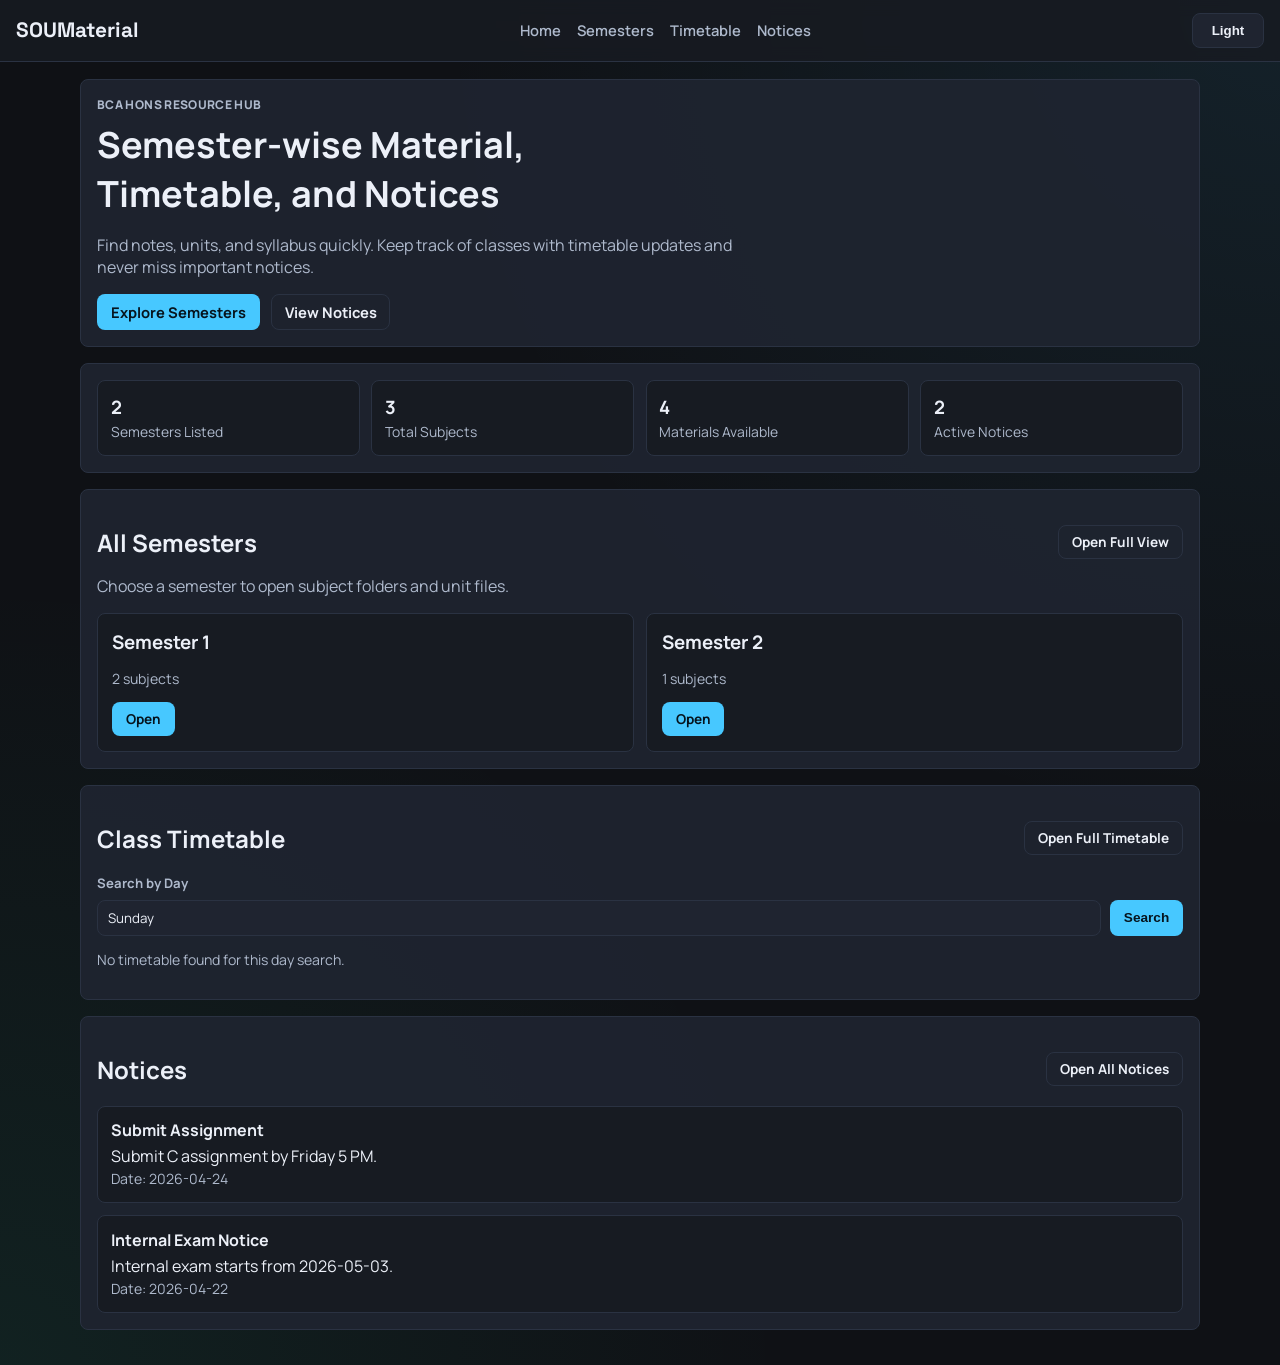
==== index.html @ e5b9c780 "Add files via upload" ====
<!-- index.html -->
<!doctype html>
<html lang="en">
  <head>
    <meta charset="UTF-8" />
    <meta name="viewport" content="width=device-width, initial-scale=1.0" />
    <title>SOUMaterial | BCA Hons</title>
    <link rel="preconnect" href="https://fonts.googleapis.com" />
    <link rel="preconnect" href="https://fonts.gstatic.com" crossorigin />
    <link
      href="https://fonts.googleapis.com/css2?family=Manrope:wght@400;500;600;700;800&family=Space+Grotesk:wght@500;700&display=swap"
      rel="stylesheet"
    />
    <link rel="stylesheet" href="styles.css" />
  </head>
  <body data-theme="dark">
    <header class="topbar">
      <div class="brand-wrap">
        <button id="menuBtn" class="icon-btn" aria-label="Toggle menu">Menu</button>
        <a class="brand" href="#/">SOUMaterial</a>
      </div>
      <nav id="mainNav" class="main-nav">
        <a href="#/">Home</a>
        <a href="#/semesters">Semesters</a>
        <a href="#/timetable">Timetable</a>
        <a href="#/notices">Notices</a>
      </nav>
      <button id="themeToggle" class="theme-btn" aria-label="Switch theme">
        <span id="themeText">Light</span>
      </button>
    </header>

    <main id="app"></main>

    <template id="homeTemplate">
      <section class="hero">
        <p class="eyebrow">BCA Hons Resource Hub</p>
        <h1>Semester-wise Material, Timetable, and Notices</h1>
        <p>
          Find notes, units, and syllabus quickly. Keep track of classes with
          timetable updates and never miss important notices.
        </p>
        <div class="hero-actions">
          <a class="btn" href="#/semesters">Explore Semesters</a>
          <a class="btn ghost" href="#/notices">View Notices</a>
        </div>
      </section>
      <section id="quickStats" class="strip"></section>
      <section>
        <div class="page-head">
          <h2>All Semesters</h2>
          <a class="btn ghost small" href="#/semesters">Open Full View</a>
        </div>
        <p class="sub">Choose a semester to open subject folders and unit files.</p>
        <div id="homeSemesterGrid" class="grid"></div>
      </section>
      <section>
        <div class="page-head">
          <h2>Class Timetable</h2>
          <a class="btn ghost small" href="#/timetable">Open Full Timetable</a>
        </div>
        <div class="search-panel">
          <label for="homeTimetableDaySearch">Search by Day</label>
          <div class="search-row">
            <input id="homeTimetableDaySearch" type="text" placeholder="Type day name (e.g. Monday)" />
            <button id="homeTimetableSearchBtn" class="btn small" type="button">Search</button>
          </div>
        </div>
        <div id="homeTimetableWrap"></div>
      </section>
      <section>
        <div class="page-head">
          <h2>Notices</h2>
          <a class="btn ghost small" href="#/notices">Open All Notices</a>
        </div>
        <div id="homeNoticeList" class="stack"></div>
      </section>
    </template>

    <template id="semestersTemplate">
      <section>
        <h2>All Semesters</h2>
        <p class="sub">Choose a semester to open subjects and materials.</p>
        <div id="semesterGrid" class="grid"></div>
      </section>
    </template>

    <template id="semesterTemplate">
      <section>
        <div class="page-head">
          <h2 id="semesterTitle"></h2>
          <a class="btn ghost small" href="#/semesters">Back to Semesters</a>
        </div>
        <p class="sub">Select a subject to view units and syllabus files.</p>
        <div id="subjectList" class="stack"></div>
      </section>
    </template>

    <template id="subjectTemplate">
      <section>
        <div class="page-head">
          <h2 id="subjectTitle"></h2>
          <a id="backToSemester" class="btn ghost small" href="#/semesters">Back</a>
        </div>
        <div id="materialTableWrap"></div>
      </section>
    </template>

    <template id="timetableTemplate">
      <section>
        <h2>Class Timetable</h2>
        <p class="sub">Latest schedule for BCA Hons classes.</p>
        <div class="search-panel">
          <label for="timetableDaySearch">Search by Day</label>
          <div class="search-row">
            <input id="timetableDaySearch" type="text" placeholder="Type day name (e.g. Monday)" />
            <button id="timetableSearchBtn" class="btn small" type="button">Search</button>
          </div>
        </div>
        <div id="timetableWrap"></div>
      </section>
    </template>

    <template id="noticesTemplate">
      <section>
        <h2>Latest Notices</h2>
        <p class="sub">Important announcements from faculty and admin.</p>
        <div id="noticeList" class="stack"></div>
      </section>
    </template>

    <script src="app.js"></script>
  </body>
</html>
---- styles.css ----
/* styles.css */
:root {
  --bg: #0f1115;
  --bg-soft: #171b22;
  --surface: #1f2430;
  --text: #ecf0f8;
  --muted: #aeb9cc;
  --line: #2a3242;
  --accent: #47c8ff;
  --accent-strong: #00aee8;
  --warn: #ff7557;
  --ok: #34d399;
}

body[data-theme="light"] {
  --bg: #f2f6fb;
  --bg-soft: #ffffff;
  --surface: #ffffff;
  --text: #111827;
  --muted: #5b6472;
  --line: #dbe3ef;
  --accent: #0ea5e9;
  --accent-strong: #0284c7;
  --warn: #dc2626;
  --ok: #059669;
}

* {
  box-sizing: border-box;
}

body {
  margin: 0;
  min-height: 100vh;
  font-family: Manrope, sans-serif;
  background:
    radial-gradient(circle at top right, rgba(71, 200, 255, 0.09), transparent 45%),
    radial-gradient(circle at bottom left, rgba(43, 229, 174, 0.08), transparent 42%),
    var(--bg);
  color: var(--text);
}

a {
  color: inherit;
  text-decoration: none;
}

.topbar {
  position: sticky;
  top: 0;
  z-index: 20;
  display: flex;
  align-items: center;
  justify-content: space-between;
  gap: 1rem;
  padding: 0.8rem 1rem;
  border-bottom: 1px solid var(--line);
  background: color-mix(in srgb, var(--bg-soft), transparent 12%);
  backdrop-filter: blur(8px);
}

.brand-wrap {
  display: flex;
  align-items: center;
  gap: 0.7rem;
}

.brand {
  font-family: "Space Grotesk", sans-serif;
  font-size: 1.3rem;
  font-weight: 700;
}

.main-nav {
  display: flex;
  align-items: center;
  gap: 1rem;
}

.main-nav a {
  color: var(--muted);
  font-weight: 600;
  font-size: 0.92rem;
}

.main-nav a:hover {
  color: var(--text);
}

.icon-btn,
.theme-btn,
.btn,
.danger-btn {
  border: 1px solid var(--line);
  background: var(--surface);
  color: var(--text);
  border-radius: 8px;
  cursor: pointer;
}

.icon-btn {
  display: none;
  width: 2rem;
  height: 2rem;
  font-size: 1rem;
}

.theme-btn {
  min-width: 4.5rem;
  height: 2.2rem;
  font-weight: 700;
}

main {
  width: min(1120px, 96%);
  margin: 1.1rem auto 2.2rem;
}

main > * + * {
  margin-top: 1rem;
}

section {
  border: 1px solid var(--line);
  border-radius: 8px;
  background: color-mix(in srgb, var(--surface), transparent 7%);
  padding: 1rem;
}

.hero h1 {
  margin: 0.4rem 0 0.7rem;
  font-size: clamp(1.5rem, 3vw, 2.25rem);
  max-width: 18ch;
}

.hero p {
  color: var(--muted);
  max-width: 66ch;
}

.eyebrow {
  margin: 0;
  color: var(--accent);
  font-weight: 800;
  letter-spacing: 0.03em;
  text-transform: uppercase;
  font-size: 0.75rem;
}

.hero-actions {
  display: flex;
  flex-wrap: wrap;
  gap: 0.7rem;
  margin-top: 1rem;
}

.btn,
.danger-btn {
  display: inline-flex;
  align-items: center;
  justify-content: center;
  min-height: 2.2rem;
  padding: 0.45rem 0.8rem;
  font-size: 0.92rem;
  font-weight: 700;
}

.btn {
  background: var(--accent);
  color: #06141d;
  border-color: transparent;
}

.btn:hover {
  background: var(--accent-strong);
}

.btn.ghost {
  background: transparent;
  color: var(--text);
  border-color: var(--line);
}

.btn.small {
  min-height: 2rem;
  font-size: 0.85rem;
}

.danger-btn {
  background: transparent;
  border-color: color-mix(in srgb, var(--warn), var(--line) 50%);
  color: var(--warn);
}

.strip {
  margin-top: 1rem;
  display: grid;
  grid-template-columns: repeat(auto-fit, minmax(180px, 1fr));
  gap: 0.7rem;
}

.tile {
  border: 1px solid var(--line);
  border-radius: 8px;
  padding: 0.8rem;
  background: var(--bg-soft);
}

.tile strong {
  display: block;
  font-size: 1.15rem;
}

.tile span {
  font-size: 0.87rem;
  color: var(--muted);
}

.sub {
  margin-top: -0.2rem;
  color: var(--muted);
}

.grid {
  display: grid;
  grid-template-columns: repeat(auto-fit, minmax(220px, 1fr));
  gap: 0.8rem;
}

.semester-card,
.subject-row,
.notice,
.row-line {
  border: 1px solid var(--line);
  border-radius: 8px;
  background: var(--bg-soft);
}

.semester-card {
  padding: 0.9rem;
}

.semester-card h3 {
  margin: 0 0 0.5rem;
}

.meta {
  color: var(--muted);
  font-size: 0.88rem;
}

.stack {
  display: flex;
  flex-direction: column;
  gap: 0.75rem;
}

.subject-row,
.notice,
.row-line {
  padding: 0.8rem;
}

.subject-row {
  display: flex;
  align-items: center;
  justify-content: space-between;
  gap: 0.7rem;
}

.table {
  width: 100%;
  border-collapse: collapse;
  border: 1px solid var(--line);
  border-radius: 8px;
  overflow: hidden;
}

th,
td {
  text-align: left;
  padding: 0.65rem;
  border-bottom: 1px solid var(--line);
  font-size: 0.9rem;
}

th {
  background: var(--bg-soft);
}

.page-head {
  display: flex;
  align-items: center;
  justify-content: space-between;
  gap: 0.7rem;
}

.search-panel {
  display: flex;
  flex-direction: column;
  gap: 0.45rem;
  margin-bottom: 0.8rem;
}

.search-panel label {
  font-size: 0.82rem;
  color: var(--muted);
}

.search-row {
  display: flex;
  gap: 0.55rem;
}

.search-row input {
  flex: 1;
}

.schedule-item + .schedule-item {
  margin-top: 0.45rem;
}

.notice p {
  margin: 0.25rem 0 0;
}

.admin-body {
  margin-top: 1rem;
  display: grid;
  gap: 1rem;
}

.admin-grid {
  display: grid;
  grid-template-columns: repeat(auto-fit, minmax(240px, 1fr));
  gap: 0.8rem;
}

form {
  border: 1px solid var(--line);
  border-radius: 8px;
  padding: 0.8rem;
  background: var(--bg-soft);
  display: flex;
  flex-direction: column;
  gap: 0.6rem;
}

label {
  font-size: 0.85rem;
  font-weight: 700;
  color: var(--muted);
}

input,
select,
textarea {
  width: 100%;
  min-height: 2.1rem;
  border-radius: 8px;
  border: 1px solid var(--line);
  background: var(--surface);
  color: var(--text);
  padding: 0.5rem 0.6rem;
  font-family: inherit;
}

textarea {
  min-height: 5.3rem;
  resize: vertical;
}

.inline {
  display: flex;
  gap: 0.5rem;
}

.inline > * {
  flex: 1;
}

.hidden {
  display: none;
}

.admin-list {
  display: flex;
  flex-direction: column;
  gap: 0.6rem;
}

.admin-list .row-line {
  display: flex;
  justify-content: space-between;
  align-items: center;
  gap: 0.7rem;
}

@media (max-width: 920px) {
  .icon-btn {
    display: inline-flex;
    align-items: center;
    justify-content: center;
  }

  .main-nav {
    position: absolute;
    left: 0;
    right: 0;
    top: 3.75rem;
    background: var(--bg-soft);
    border-bottom: 1px solid var(--line);
    padding: 0.7rem 1rem;
    display: none;
    flex-wrap: wrap;
  }

  .main-nav.open {
    display: flex;
  }
}

@media (max-width: 620px) {
  main {
    width: 94%;
  }

  section {
    padding: 0.8rem;
  }

  .page-head {
    flex-direction: column;
    align-items: flex-start;
  }

  .inline {
    flex-direction: column;
  }

  .search-row {
    flex-direction: column;
  }
}
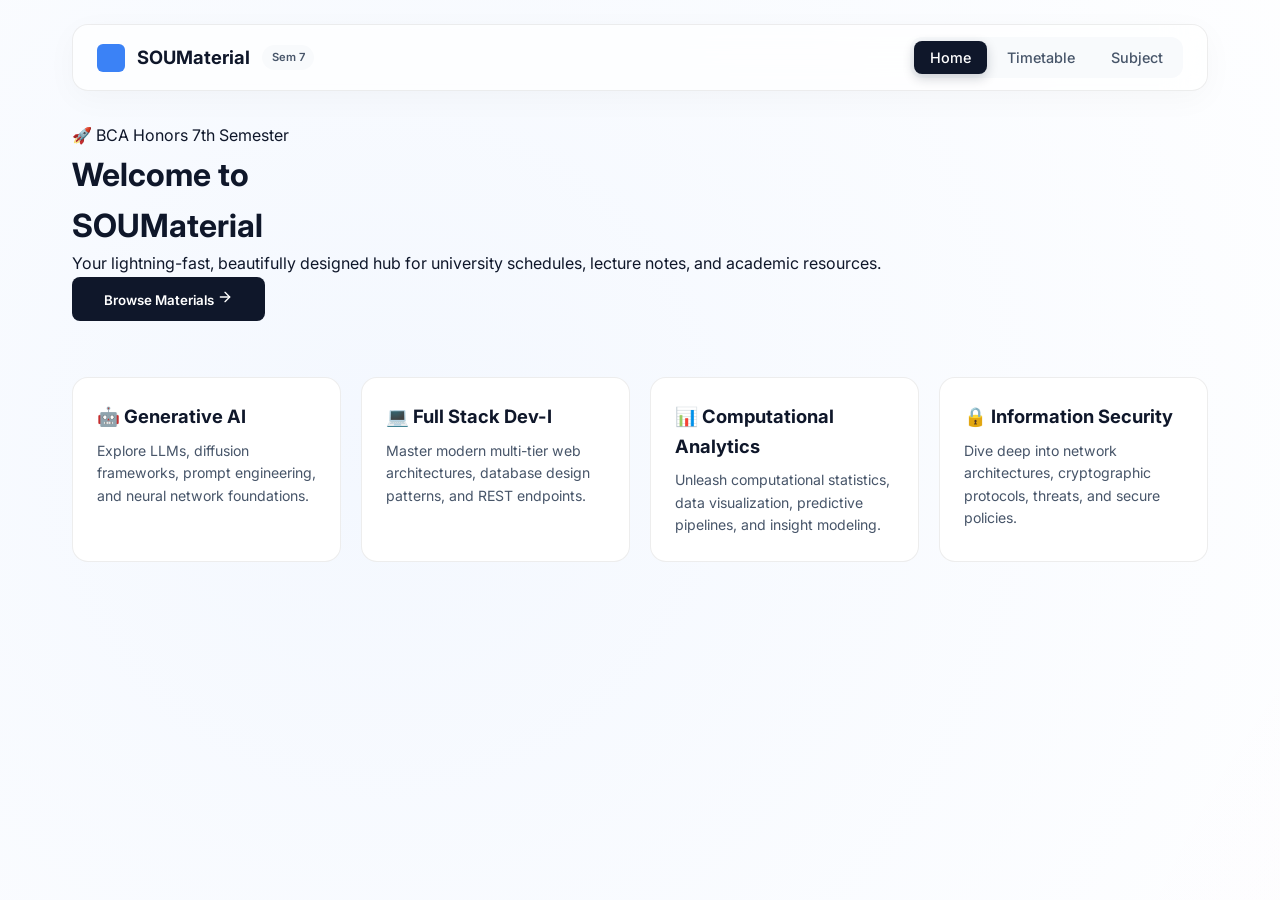
==== commit 455effa7: "Add files via upload" ====
--- a/index.html
+++ b/index.html
@@ -1,134 +1,34 @@
-<!-- index.html -->
-<!doctype html>
+<!DOCTYPE html>
 <html lang="en">
-  <head>
-    <meta charset="UTF-8" />
-    <meta name="viewport" content="width=device-width, initial-scale=1.0" />
-    <title>SOUMaterial | BCA Hons</title>
-    <link rel="preconnect" href="https://fonts.googleapis.com" />
-    <link rel="preconnect" href="https://fonts.gstatic.com" crossorigin />
-    <link
-      href="https://fonts.googleapis.com/css2?family=Manrope:wght@400;500;600;700;800&family=Space+Grotesk:wght@500;700&display=swap"
-      rel="stylesheet"
-    />
-    <link rel="stylesheet" href="styles.css" />
-  </head>
-  <body data-theme="dark">
-    <header class="topbar">
-      <div class="brand-wrap">
-        <button id="menuBtn" class="icon-btn" aria-label="Toggle menu">Menu</button>
-        <a class="brand" href="#/">SOUMaterial</a>
-      </div>
-      <nav id="mainNav" class="main-nav">
-        <a href="#/">Home</a>
-        <a href="#/semesters">Semesters</a>
-        <a href="#/timetable">Timetable</a>
-        <a href="#/notices">Notices</a>
-      </nav>
-      <button id="themeToggle" class="theme-btn" aria-label="Switch theme">
-        <span id="themeText">Light</span>
-      </button>
-    </header>
 
-    <main id="app"></main>
+<head>
+  <meta charset="UTF-8">
+  <meta name="viewport" content="width=device-width, initial-scale=1.0">
+  <title>SOUMaterial - BCA 7th Sem</title>
+  <!-- Import Premium 'Inter' Font -->
+  <link rel="preconnect" href="https://fonts.googleapis.com">
+  <link rel="preconnect" href="https://fonts.gstatic.com" crossorigin>
+  <link href="https://fonts.googleapis.com/css2?family=Inter:wght@400;500;600;700;800&display=swap" rel="stylesheet">
+  <link rel="stylesheet" href="./src/styles/main.css?v=2">
+</head>
 
-    <template id="homeTemplate">
-      <section class="hero">
-        <p class="eyebrow">BCA Hons Resource Hub</p>
-        <h1>Semester-wise Material, Timetable, and Notices</h1>
-        <p>
-          Find notes, units, and syllabus quickly. Keep track of classes with
-          timetable updates and never miss important notices.
-        </p>
-        <div class="hero-actions">
-          <a class="btn" href="#/semesters">Explore Semesters</a>
-          <a class="btn ghost" href="#/notices">View Notices</a>
-        </div>
-      </section>
-      <section id="quickStats" class="strip"></section>
-      <section>
-        <div class="page-head">
-          <h2>All Semesters</h2>
-          <a class="btn ghost small" href="#/semesters">Open Full View</a>
-        </div>
-        <p class="sub">Choose a semester to open subject folders and unit files.</p>
-        <div id="homeSemesterGrid" class="grid"></div>
-      </section>
-      <section>
-        <div class="page-head">
-          <h2>Class Timetable</h2>
-          <a class="btn ghost small" href="#/timetable">Open Full Timetable</a>
-        </div>
-        <div class="search-panel">
-          <label for="homeTimetableDaySearch">Search by Day</label>
-          <div class="search-row">
-            <input id="homeTimetableDaySearch" type="text" placeholder="Type day name (e.g. Monday)" />
-            <button id="homeTimetableSearchBtn" class="btn small" type="button">Search</button>
-          </div>
-        </div>
-        <div id="homeTimetableWrap"></div>
-      </section>
-      <section>
-        <div class="page-head">
-          <h2>Notices</h2>
-          <a class="btn ghost small" href="#/notices">Open All Notices</a>
-        </div>
-        <div id="homeNoticeList" class="stack"></div>
-      </section>
-    </template>
+<body>
+  <div id="navbar-root"></div>
+  <main id="app-container" class="container"></main>
+  <div id="modal-root"></div>
 
-    <template id="semestersTemplate">
-      <section>
-        <h2>All Semesters</h2>
-        <p class="sub">Choose a semester to open subjects and materials.</p>
-        <div id="semesterGrid" class="grid"></div>
-      </section>
-    </template>
+  <script type="module">
+    import { renderNavbar } from './src/components/Navbar.js?v=2';
+    import { renderDocViewer } from './src/components/DocViewer.js?v=2';
+    import { loadHome } from './src/components/Home.js?v=2';
 
-    <template id="semesterTemplate">
-      <section>
-        <div class="page-head">
-          <h2 id="semesterTitle"></h2>
-          <a class="btn ghost small" href="#/semesters">Back to Semesters</a>
-        </div>
-        <p class="sub">Select a subject to view units and syllabus files.</p>
-        <div id="subjectList" class="stack"></div>
-      </section>
-    </template>
+    // Initialize the application layout
+    renderNavbar();
+    renderDocViewer();
 
-    <template id="subjectTemplate">
-      <section>
-        <div class="page-head">
-          <h2 id="subjectTitle"></h2>
-          <a id="backToSemester" class="btn ghost small" href="#/semesters">Back</a>
-        </div>
-        <div id="materialTableWrap"></div>
-      </section>
-    </template>
+    // Load the new Welcome screen as the default view!
+    loadHome(); 
+  </script>
+</body>
 
-    <template id="timetableTemplate">
-      <section>
-        <h2>Class Timetable</h2>
-        <p class="sub">Latest schedule for BCA Hons classes.</p>
-        <div class="search-panel">
-          <label for="timetableDaySearch">Search by Day</label>
-          <div class="search-row">
-            <input id="timetableDaySearch" type="text" placeholder="Type day name (e.g. Monday)" />
-            <button id="timetableSearchBtn" class="btn small" type="button">Search</button>
-          </div>
-        </div>
-        <div id="timetableWrap"></div>
-      </section>
-    </template>
-
-    <template id="noticesTemplate">
-      <section>
-        <h2>Latest Notices</h2>
-        <p class="sub">Important announcements from faculty and admin.</p>
-        <div id="noticeList" class="stack"></div>
-      </section>
-    </template>
-
-    <script src="app.js"></script>
-  </body>
-</html>
+</html>
--- a/src/styles/main.css
+++ b/src/styles/main.css
@@ -0,0 +1,379 @@
+:root {
+    /* Refined Light Mode Palette */
+    --bg-base: #ffffff;
+    --bg-surface: #ffffff;
+    --bg-elevated: #f8fafc;
+    --border-subtle: rgba(0, 0, 0, 0.07);
+    --border-hover: rgba(0, 0, 0, 0.15);
+
+    --text-primary: #0f172a;
+    --text-secondary: #475569;
+
+    /* Accents */
+    --accent-pink: #ec4899;
+    --accent-blue: #3b82f6;
+    --brand-accent: #3b82f6;
+
+    --radius-lg: 16px;
+    --radius-md: 12px;
+    --radius-sm: 8px;
+    --transition: all 0.3s cubic-bezier(0.4, 0, 0.2, 1);
+}
+
+* {
+    margin: 0;
+    padding: 0;
+    box-sizing: border-box;
+    font-family: 'Inter', -apple-system, sans-serif;
+}
+
+body {
+    background-color: #ffffff;
+    color: var(--text-primary);
+    line-height: 1.6;
+    background: 
+        radial-gradient(circle at 15% 25%, rgba(59, 130, 246, 0.06) 0%, transparent 45%),
+        radial-gradient(circle at 85% 75%, rgba(236, 72, 153, 0.06) 0%, transparent 45%);
+    background-size: 200% 200%;
+    animation: ambientGlow 15s ease infinite alternate;
+    min-height: 100vh;
+}
+
+@keyframes ambientGlow {
+    0% {
+        background-position: 0% 0%;
+    }
+    100% {
+        background-position: 100% 100%;
+    }
+}
+
+/* NAVBAR & LOGO */
+.navbar-wrapper {
+    padding: 1.5rem 2rem 0;
+    max-width: 1200px;
+    margin: 0 auto;
+    position: sticky;
+    top: 0;
+    z-index: 100;
+}
+
+.navbar {
+    background: rgba(255, 255, 255, 0.7);
+    backdrop-filter: blur(20px);
+    border: 1px solid var(--border-subtle);
+    border-radius: var(--radius-lg);
+    padding: 0.75rem 1.5rem;
+    display: flex;
+    justify-content: space-between;
+    align-items: center;
+    box-shadow: 0 8px 32px rgba(0, 0, 0, 0.03);
+}
+
+.brand-group {
+    display: flex;
+    align-items: center;
+    gap: 0.75rem;
+    cursor: pointer;
+}
+
+.logo-mark {
+    width: 28px;
+    height: 28px;
+    border-radius: 6px;
+    background: var(--brand-accent);
+}
+
+.brand-text {
+    font-size: 1.15rem;
+    font-weight: 700;
+    color: var(--text-primary);
+}
+
+.badge-version {
+    background: var(--bg-elevated);
+    color: var(--text-secondary);
+    font-size: 0.7rem;
+    font-weight: 600;
+    padding: 0.2rem 0.6rem;
+    border-radius: 99px;
+}
+
+.tabs {
+    display: flex;
+    gap: 0.25rem;
+    background: var(--bg-elevated);
+    padding: 0.25rem;
+    border-radius: var(--radius-md);
+}
+
+.tab-btn {
+    background: transparent;
+    border: none;
+    color: var(--text-secondary);
+    font-size: 0.9rem;
+    font-weight: 500;
+    cursor: pointer;
+    padding: 0.5rem 1rem;
+    border-radius: var(--radius-sm);
+    transition: var(--transition);
+}
+
+.tab-btn:hover {
+    color: var(--text-primary);
+}
+
+.tab-btn.active {
+    background: var(--text-primary);
+    color: #ffffff;
+    box-shadow: 0 4px 12px rgba(15, 23, 42, 0.2);
+}
+
+/* MAIN CONTENT */
+.container {
+    padding: 2rem;
+    max-width: 1200px;
+    margin: 0 auto;
+}
+
+.grid {
+    display: grid;
+    grid-template-columns: repeat(auto-fill, minmax(320px, 1fr));
+    gap: 1.5rem;
+}
+
+.card {
+    background: var(--bg-surface);
+    padding: 1.5rem;
+    border-radius: var(--radius-lg);
+    border: 1px solid var(--border-subtle);
+    cursor: pointer;
+    transition: var(--transition);
+}
+
+.card:hover {
+    border-color: var(--accent-blue);
+    transform: translateY(-4px);
+    box-shadow: 0 12px 20px -5px rgba(0, 0, 0, 0.08);
+}
+
+.card h3 {
+    font-size: 1.1rem;
+    font-weight: 600;
+    margin-bottom: 0.5rem;
+}
+
+.card p {
+    font-size: 0.9rem;
+    color: var(--text-secondary);
+}
+
+.file-item {
+    background: var(--bg-surface);
+    padding: 1.25rem 1.5rem;
+    border-radius: var(--radius-md);
+    margin-bottom: 1rem;
+    display: flex;
+    justify-content: space-between;
+    align-items: center;
+    border: 1px solid var(--border-subtle);
+    transition: var(--transition);
+}
+
+.chapter-card:hover {
+    border-color: var(--accent-blue);
+    background: var(--bg-elevated);
+}
+
+/* BUTTONS */
+.btn-primary {
+    background: var(--text-primary);
+    color: #ffffff;
+    border: none;
+    padding: 0.8rem 2rem;
+    border-radius: var(--radius-sm);
+    font-weight: 600;
+    cursor: pointer;
+    transition: var(--transition);
+}
+
+.btn-primary:hover {
+    transform: translateY(-2px);
+    box-shadow: 0 4px 12px rgba(15, 23, 42, 0.2);
+}
+
+.btn-download {
+    background: #ffffff;
+    border: 1px solid var(--border-subtle);
+    color: var(--text-primary);
+    padding: 0.5rem 1.2rem;
+    border-radius: var(--radius-sm);
+    cursor: pointer;
+    transition: var(--transition);
+}
+
+.btn-download:hover {
+    background: var(--bg-elevated);
+    border-color: var(--accent-blue);
+}
+
+/* MODAL */
+.modal {
+    position: fixed;
+    top: 0;
+    left: 0;
+    width: 100%;
+    height: 100%;
+    background: rgba(0, 0, 0, 0.4);
+    backdrop-filter: blur(10px);
+    display: flex;
+    justify-content: center;
+    align-items: center;
+    z-index: 1000;
+}
+
+.modal.hidden {
+    display: none !important;
+}
+
+.modal-content.pdf-modal-size {
+    width: 95%;
+    max-width: 1000px;
+    height: 90vh;
+    background: white;
+    border-radius: var(--radius-lg);
+    overflow: hidden;
+    display: flex;
+    flex-direction: column;
+    box-shadow: 0 20px 40px rgba(0, 0, 0, 0.1);
+}
+
+.close-btn {
+    background: none;
+    border: none;
+    font-size: 1.5rem;
+    cursor: pointer;
+    padding: 0.5rem;
+    transition: var(--transition);
+}
+
+.close-btn:hover {
+    color: var(--accent-pink);
+}
+
+@media (max-width: 768px) {
+    .navbar {
+        flex-direction: column;
+        gap: 1rem;
+    }
+
+    .grid {
+        grid-template-columns: 1fr;
+    }
+}
+
+/* Unit and Upload Styles */
+.unit-section-card {
+    transition: var(--transition);
+}
+
+.unit-section-card:hover {
+    box-shadow: 0 4px 20px -5px rgba(0, 0, 0, 0.05);
+}
+
+.back-btn {
+    background: transparent;
+    border: 1px solid var(--border-subtle);
+    color: var(--text-primary);
+    padding: 0.5rem 1rem;
+    border-radius: var(--radius-sm);
+    cursor: pointer;
+    font-weight: 600;
+    display: inline-flex;
+    align-items: center;
+    gap: 0.5rem;
+    margin-bottom: 1.5rem;
+    transition: var(--transition);
+}
+
+.back-btn:hover {
+    background: var(--bg-elevated);
+    border-color: var(--border-hover);
+}
+
+.btn-delete:hover {
+    background: #ef4444 !important;
+    color: white !important;
+    border-color: #ef4444 !important;
+    box-shadow: 0 4px 12px rgba(239, 68, 68, 0.2);
+}
+
+/* Animations */
+@keyframes slideIn {
+    from {
+        transform: translateX(100%) translateY(0);
+        opacity: 0;
+    }
+    to {
+        transform: translateX(0) translateY(0);
+        opacity: 1;
+    }
+}
+
+/* Timetable Section Styles */
+.day-nav {
+    display: flex;
+    justify-content: center;
+    gap: 0.5rem;
+    background: var(--bg-elevated);
+    padding: 0.4rem;
+    border-radius: var(--radius-lg);
+    border: 1px solid var(--border-subtle);
+    max-width: 100%;
+    width: max-content;
+    margin: 0 auto 2.5rem auto;
+    overflow-x: auto;
+    box-shadow: 0 4px 20px rgba(0, 0, 0, 0.02);
+}
+
+.day-btn {
+    background: transparent;
+    border: none;
+    color: var(--text-secondary);
+    font-size: 0.95rem;
+    font-weight: 600;
+    padding: 0.6rem 1.4rem;
+    border-radius: var(--radius-md);
+    cursor: pointer;
+    white-space: nowrap;
+    transition: var(--transition);
+}
+
+.day-btn:hover {
+    color: var(--text-primary);
+    background: rgba(0, 0, 0, 0.03);
+}
+
+.day-btn:active {
+    transform: scale(0.94);
+}
+
+.day-btn.active {
+    background: var(--text-primary);
+    color: #ffffff;
+    box-shadow: 0 6px 15px -3px rgba(15, 23, 42, 0.15);
+}
+
+/* Timetable Card Animations */
+.timetable-card-animate {
+    opacity: 0;
+    transform: translateY(20px);
+    animation: timetableEntrance 0.4s cubic-bezier(0.16, 1, 0.3, 1) forwards;
+}
+
+@keyframes timetableEntrance {
+    to {
+        opacity: 1;
+        transform: translateY(0);
+    }
+}
